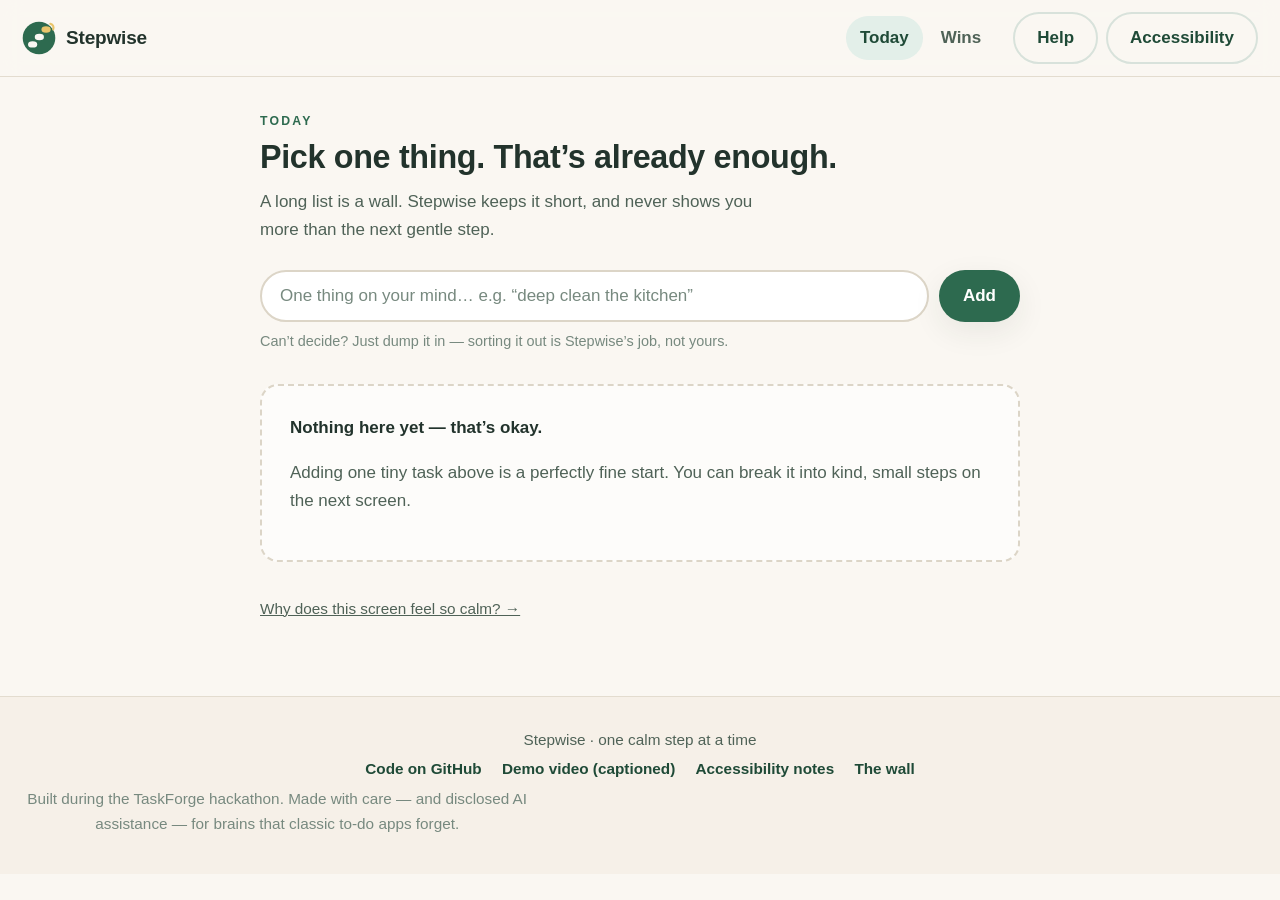
==== index.html @ 68d08b3c "Stepwise — one calm step at a time An accessibility-first task companion for ADHD & dyslexic brains." ====
<!doctype html>
<html lang="en">
<head>
<meta charset="utf-8">
<meta name="viewport" content="width=device-width, initial-scale=1">
<title>Stepwise — one calm step at a time</title>
<meta name="description" content="Stepwise is a calm, accessibility-first task companion. It turns overwhelming tasks into one gentle step at a time — designed with ADHD, dyslexia and screen-reader users in mind.">
<meta name="theme-color" content="#FAF7F2">
<link rel="manifest" href="manifest.webmanifest">
<link rel="icon" href="icons/icon.svg" type="image/svg+xml">
<link rel="apple-touch-icon" href="icons/apple-touch-icon.png">
<link rel="stylesheet" href="css/core.css">
<link rel="stylesheet" href="css/modes.css">
</head>
<body>
<a class="skip-link" href="#main">Skip to main content</a>
<div id="announcer" class="sr-only" role="status" aria-live="polite"></div>

<header class="app-header">
  <div class="brand">
    <svg class="logo" viewBox="0 0 48 48" aria-hidden="true" focusable="false">
      <circle cx="24" cy="24" r="23" class="logo-bg"/>
      <g class="logo-stones">
        <ellipse cx="15" cy="33" rx="6.5" ry="4.5"/>
        <ellipse cx="24.5" cy="22.5" rx="6.5" ry="4.5"/>
        <ellipse cx="34" cy="12" rx="6.5" ry="4.5" class="logo-stone-top"/>
      </g>
      <path d="M40 4 q6 2 4 8" class="logo-arc" fill="none"/>
    </svg>
    <a href="#today" class="brand-name">Stepwise</a>
  </div>
  <nav class="main-nav" aria-label="Primary">
    <a href="#today" data-nav="today">Today</a>
    <a href="#wins" data-nav="wins">Wins</a>
  </nav>
  <div class="header-actions">
    <button id="btnHelp" class="btn btn-ghost" aria-haspopup="dialog">Help</button>
    <button id="btnA11y" class="btn btn-ghost" aria-haspopup="dialog">Accessibility</button>
  </div>
</header>

<main id="main">

  <!-- ============ TODAY ============ -->
  <section id="view-today" class="view" aria-labelledby="today-h">
    <div class="view-inner">
      <p class="eyebrow">Today</p>
      <h1 id="today-h">Pick one thing. That’s already enough.</h1>
      <p class="view-sub">A long list is a wall. Stepwise keeps it short, and never shows you more than the next gentle step.</p>

      <form id="addForm" class="add-form">
        <label for="taskInput" class="sr-only">New task</label>
        <input id="taskInput" name="taskInput" type="text" autocomplete="off"
               placeholder="One thing on your mind… e.g. “deep clean the kitchen”" />
        <button type="submit" class="btn btn-primary">Add</button>
      </form>
      <p class="add-hint">Can’t decide? Just dump it in — sorting it out is Stepwise’s job, not yours.</p>

      <div id="todayEmpty" class="empty-state" hidden>
        <p class="empty-title">Nothing here yet — that’s okay.</p>
        <p>Adding one tiny task above is a perfectly fine start. You can break it into kind, small steps on the next screen.</p>
      </div>

      <ul id="taskList" class="task-list"></ul>
      <button id="btnShowAll" class="btn btn-ghost show-all" hidden>Show all</button>

      <p class="why-link"><a href="#chaos">Why does this screen feel so calm? →</a></p>
    </div>
  </section>

  <!-- ============ TASK DETAIL ============ -->
  <section id="view-task" class="view" aria-labelledby="task-h" hidden>
    <div class="view-inner">
      <a class="back-link" href="#today">← All tasks</a>
      <p class="eyebrow" id="taskEyebrow">Task</p>
      <h1 id="task-h">Deep clean the kitchen</h1>
      <p class="view-sub" id="taskMeta"></p>

      <div id="breakdownCta" class="cta-card" hidden>
        <p class="cta-title">Big tasks are just small steps wearing a trench coat.</p>
        <p class="cta-sub">Stepwise will split this into kind, concrete steps with gentle time estimates. You can edit every step afterwards — you stay in charge.</p>
        <button id="btnBreakdown" class="btn btn-primary btn-big">Break it down for me</button>
        <label class="check-row">
          <input type="checkbox" id="kindToggle" checked>
          <span>Kind time estimates <span class="check-note">— add a gentle buffer, because time blindness is real</span></span>
        </label>
      </div>

      <div id="sessionsWrap" hidden>
        <div id="sessionList"></div>
        <div class="task-tools">
          <button id="btnEditSteps" class="btn btn-ghost" aria-expanded="false" aria-controls="editWrap">Edit steps</button>
          <button id="btnRedo" class="btn btn-ghost">Break it down again</button>
          <button id="btnDelete" class="btn btn-danger-ghost">Delete this task</button>
        </div>
        <div id="editWrap" hidden>
          <label for="stepsEditor" class="edit-label">One step per line — <kbd>label</kbd> <kbd>|</kbd> <kbd>minutes</kbd></label>
          <textarea id="stepsEditor" rows="8" spellcheck="false"></textarea>
          <div class="edit-actions">
            <button id="btnSaveSteps" class="btn btn-primary">Save steps</button>
            <button id="btnCancelEdit" class="btn btn-ghost">Cancel</button>
          </div>
          <p class="edit-note">Break steps: write them like any step. Prefix the line with <kbd>break:</kbd> to mark a break.</p>
        </div>
      </div>
    </div>
  </section>

  <!-- ============ FOCUS ============ -->
  <section id="view-focus" class="view view-focus" aria-labelledby="focus-h" hidden>
    <div class="focus-top">
      <a id="focusBack" class="back-link" href="#today">← Task</a>
      <p id="focusWhere" class="focus-where"></p>
    </div>
    <div class="focus-stage">
      <p class="eyebrow" id="focusStepNo">Step 1 of 5</p>
      <h1 id="focus-h" class="focus-step-label">Put on music you like and set a 5-minute timer</h1>

      <div class="timer-block">
        <div class="timer-ring">
          <svg viewBox="0 0 220 220" aria-hidden="true" focusable="false">
            <circle class="ring-bg" cx="110" cy="110" r="96"/>
            <circle class="ring-fg" id="ringFg" cx="110" cy="110" r="96"/>
          </svg>
          <div class="timer-text" id="timerText">5:00</div>
        </div>
        <p class="timer-sub" id="timerSub">about 5 minutes</p>
        <p id="timerState" class="timer-state" role="status" aria-live="polite"></p>
      </div>

      <div class="focus-controls">
        <button id="btnDone" class="btn btn-primary btn-big">Done ✓</button>
        <button id="btnTimer" class="btn btn-ghost">Start timer</button>
        <button id="btnExtend" class="btn btn-ghost" hidden>+5 kind minutes</button>
      </div>
      <div class="focus-skip">
        <button id="btnSkip" class="linklike">Skip this step →</button>
        <p class="skip-note">Skipping isn’t failing. Momentum matters more than perfection.</p>
      </div>

      <details class="peek">
        <summary>Peek at the remaining steps</summary>
        <ol id="peekList" class="peek-list"></ol>
      </details>
    </div>

    <div id="celebrate" class="celebrate" hidden>
      <div id="confettiHost" class="confetti-host" aria-hidden="true"></div>
      <p class="celebrate-title" id="celebrateTitle">That’s a win. 🌱</p>
      <p class="celebrate-sub" id="celebrateSub">Take one breath before the next one. No rush.</p>
      <div class="celebrate-actions">
        <button id="btnNextStep" class="btn btn-primary btn-big">Next step →</button>
        <button id="btnFinishSession" class="btn btn-ghost">Back to the task</button>
      </div>
    </div>
  </section>

  <!-- ============ WINS ============ -->
  <section id="view-wins" class="view" aria-labelledby="wins-h" hidden>
    <div class="view-inner">
      <p class="eyebrow">Your wins</p>
      <h1 id="wins-h">Every checked box counts.</h1>
      <p class="view-sub">Especially the small ones. This is the trail your finished steps leave behind.</p>

      <div class="stats-row">
        <div class="stat-card"><span class="stat-num" id="statToday">0</span><span class="stat-label">steps today</span></div>
        <div class="stat-card"><span class="stat-num" id="statWeek">0</span><span class="stat-label">this week</span></div>
        <div class="stat-card"><span class="stat-num" id="statStreak">0</span><span class="stat-label">day streak</span></div>
      </div>

      <h2 class="trail-h">The trail</h2>
      <div class="trail-wrap">
        <svg id="trailSvg" viewBox="0 0 820 240" role="img" aria-labelledby="trailDesc">
          <title id="trailDesc">A winding path that lights up with one stone per finished step</title>
        </svg>
        <p id="trailNote" class="trail-note"></p>
      </div>

      <h2 class="latest-h">Latest wins</h2>
      <ul id="recentList" class="recent-list"></ul>
      <p id="recentEmpty" class="empty-state" hidden>No wins yet. Your first one is one small step away.</p>

      <div class="data-card">
        <h2 class="data-h">Your data, your device</h2>
        <p class="data-sub">Stepwise stores everything locally in your browser. No accounts, no clouds, no spying.</p>
        <div class="data-actions">
          <button id="btnExport" class="btn btn-ghost">Export JSON</button>
          <label class="btn btn-ghost file-btn">Import JSON<input type="file" id="fileImport" accept="application/json"></label>
          <button id="btnSeed" class="btn btn-ghost">Load sample data</button>
          <button id="btnErase" class="btn btn-danger-ghost">Erase everything</button>
        </div>
      </div>
    </div>
  </section>

  <!-- ============ CHAOS (the "before") ============ -->
  <section id="view-chaos" class="view view-chaos" aria-labelledby="chaos-h" hidden>
    <div class="view-inner">
      <p class="eyebrow">The wall</p>
      <h1 id="chaos-h">This is how a normal to-do list can feel.</h1>
      <p class="view-sub">For an ADHD, dyslexic or anxious brain, “one task” is rarely one task — and a wall of items stops being a plan and becomes a verdict.</p>
      <div class="chaos-box" aria-hidden="true">
        <p class="sr-only">Illustration: an overcrowded to-do list with 26 items, tiny controls, overdue badges and no sense of order.</p>
        <ul class="chaos-list">
          <li class="od">Clean the kitchen <span>overdue 3d</span></li>
          <li>Email Prof. Reyes about thesis draft</li>
          <li class="od">Laundry <span>overdue 5d</span></li>
          <li>Buy birthday gift for Mom !!</li>
          <li>Read 40 pages & take notes</li>
          <li>Call dentist — reschedule</li>
          <li class="od">Finish scholarship form <span>due tomorrow</span></li>
          <li>Meal prep???</li>
          <li>Fix bike tire</li>
          <li>Reply to 12 emails</li>
          <li class="od">Term paper outline <span>overdue 1w</span></li>
          <li>Buy groceries (list?? where)</li>
          <li>Water the plants</li>
          <li>Cancel subscription</li>
          <li class="od">Return library books <span>fine +$6</span></li>
          <li>Practice presentation</li>
          <li>Backup laptop</li>
          <li>Organize photos</li>
          <li class="od">Study for stats midterm <span>in 3 days</span></li>
          <li>Print handout for meeting</li>
          <li>Fix resume</li>
          <li class="od">Register for next term <span>opens today</span></li>
          <li>Call grandma</li>
          <li>Deep clean the kitchen</li>
          <li>Sort the laundry into the right piles and then…</li>
          <li>Figure out life??? <span>overdue always</span></li>
        </ul>
      </div>
      <div class="chaos-cta">
        <p class="cta-title">Stepwise refuses to show you this wall.</p>
        <p class="cta-sub">It breaks the wall into pebbles, hands you exactly one pebble at a time, and keeps the rest politely out of sight.</p>
        <a class="btn btn-primary btn-big" href="#today">Try the calm version →</a>
      </div>
    </div>
  </section>

</main>

<footer class="app-footer">
  <p>Stepwise · one calm step at a time</p>
  <p class="footer-links">
    <a href="https://github.com/43aquarius/stepwise" target="_blank" rel="noopener">Code on GitHub</a>
    <a href="demo.html" >Demo video (captioned)</a>
    <a href="https://github.com/43aquarius/stepwise/blob/main/docs/ACCESSIBILITY.md" target="_blank" rel="noopener">Accessibility notes</a>
    <a href="#chaos">The wall</a>
  </p>
  <p class="footer-note">Built during the TaskForge hackathon. Made with care — and disclosed AI assistance — for brains that classic to-do apps forget.</p>
</footer>

<!-- ============ DIALOGS ============ -->
<dialog id="a11yPanel" aria-labelledby="a11yTitle" class="panel">
  <form method="dialog">
    <h2 id="a11yTitle">Make Stepwise yours</h2>
    <p class="panel-sub">Everything here applies instantly and stays on this device.</p>

    <fieldset>
      <legend>Text size</legend>
      <div class="size-row" role="radiogroup" aria-label="Text size">
        <label><input type="radio" name="size" value="S"> <span>S</span></label>
        <label><input type="radio" name="size" value="M" checked> <span>M</span></label>
        <label><input type="radio" name="size" value="L"> <span>L</span></label>
        <label><input type="radio" name="size" value="XL"> <span>XL</span></label>
        <label><input type="radio" name="size" value="XXL"> <span>XXL</span></label>
      </div>
    </fieldset>

    <div class="switch-list">
      <label class="switch-row">
        <input type="checkbox" id="optContrast">
        <span class="switch" aria-hidden="true"></span>
        <span class="switch-label">High contrast
          <small>Bold black &amp; white with golden focus</small></span>
      </label>
      <label class="switch-row">
        <input type="checkbox" id="optDyslexia">
        <span class="switch" aria-hidden="true"></span>
        <span class="switch-label">Dyslexia-friendly text
          <small>Round letters, wide spacing, calm rhythm</small></span>
      </label>
      <label class="switch-row">
        <input type="checkbox" id="optMotion">
        <span class="switch" aria-hidden="true"></span>
        <span class="switch-label">Reduce motion
          <small>No confetti, no pulses — just calm</small></span>
      </label>
      <label class="switch-row">
        <input type="checkbox" id="optSound" checked>
        <span class="switch" aria-hidden="true"></span>
        <span class="switch-label">Gentle timer sounds
          <small>A soft chime when a step’s time is up</small></span>
      </label>
      <label class="switch-row">
        <input type="checkbox" id="optKind" checked>
        <span class="switch" aria-hidden="true"></span>
        <span class="switch-label">Kind time estimates
          <small>~35% buffer on every estimate — time blindness is real</small></span>
      </label>
    </div>
    <button class="btn btn-primary" value="ok">Done</button>
  </form>
</dialog>

<dialog id="helpDialog" aria-labelledby="helpTitle" class="panel">
  <h2 id="helpTitle">Little helpers</h2>
  <p class="panel-sub">Stepwise works fully with keyboard and screen readers.</p>
  <table class="kbd-table">
    <caption class="sr-only">Keyboard shortcuts</caption>
    <tbody>
      <tr><th scope="row"><kbd>N</kbd></th><td>Jump to “add a task”</td></tr>
      <tr><th scope="row"><kbd>T</kbd> / <kbd>W</kbd></th><td>Go to Today / Wins</td></tr>
      <tr><th scope="row"><kbd>Space</kbd></th><td>In focus mode: start / pause the timer</td></tr>
      <tr><th scope="row"><kbd>Esc</kbd></th><td>Close a panel, or leave focus mode</td></tr>
      <tr><th scope="row"><kbd>?</kbd></th><td>Open this help</td></tr>
    </tbody>
  </table>
  <p class="panel-note">The timer always shows time as text too — never color alone. The ring is just a quiet glow.</p>
  <button class="btn btn-primary" value="ok">Got it</button>
</dialog>

<dialog id="confirmDialog" aria-labelledby="confirmTitle" class="panel panel-compact">
  <h2 id="confirmTitle">Are you sure?</h2>
  <p id="confirmText" class="panel-sub"></p>
  <div class="confirm-actions">
    <button id="confirmCancel" class="btn btn-ghost" value="cancel">Cancel</button>
    <button id="confirmOk" class="btn btn-danger">Yes, do it</button>
  </div>
</dialog>

<noscript>
  <p class="noscript-note">Stepwise needs JavaScript to store your steps on this device. Everything stays local — but the calm part needs the script part.</p>
</noscript>

<script type="module" src="js/app.js"></script>
</body>
</html>
---- css/core.css ----
/* ============================================================
   Stepwise — core.css
   Design tokens, base, layout, Today & Task views
   ============================================================ */

:root {
  --bg: #FAF7F2;
  --bg-soft: #F3EDE3;
  --card: #FFFFFF;
  --ink: #22332C;
  --ink-soft: #4F6257;
  --ink-faint: #77897F;
  --brand: #2D6A4F;
  --brand-deep: #1F4A37;
  --brand-soft: #E3EFE9;
  --accent: #E9C46A;
  --accent-soft: #FBF1DA;
  --accent-ink: #6B5300;
  --danger: #9C3A2E;
  --danger-soft: #F9ECEA;
  --ring-track: #E7E0D4;
  --focus-ring: #2D6A4F;
  --shadow: 0 10px 30px rgba(34, 51, 44, .08);
  --radius: 18px;
  --radius-s: 12px;
  --line: 1px solid #E3DCCF;
  --font: -apple-system, BlinkMacSystemFont, "Segoe UI", Roboto, "Helvetica Neue", Arial, sans-serif;
  --step: 17px;
}

/* Text sizes */
:root.sz-S { --step: 15px; }
:root.sz-M { --step: 17px; }
:root.sz-L { --step: 19px; }
:root.sz-XL { --step: 22px; }
:root.sz-XXL { --step: 26px; }

* { box-sizing: border-box; }

/* the honest version of hidden — author rules like .btn{display:inline-flex}
   must never beat it (UA [hidden] loses to any author rule otherwise) */
[hidden] { display: none !important; }

html { scroll-behavior: smooth; }
html.less-motion { scroll-behavior: auto; }

body {
  margin: 0;
  background: var(--bg);
  color: var(--ink);
  font-family: var(--font);
  font-size: var(--step);
  line-height: 1.65;
  min-height: 100vh;
  display: flex;
  flex-direction: column;
}

/* ---------- utilities ---------- */
.sr-only {
  position: absolute; width: 1px; height: 1px; margin: -1px;
  padding: 0; border: 0; overflow: hidden; clip: rect(0 0 0 0); white-space: nowrap;
}

.skip-link {
  position: absolute; left: 16px; top: -60px;
  background: var(--brand); color: #fff; padding: 10px 18px;
  border-radius: 0 0 12px 12px; z-index: 100; text-decoration: none;
  transition: top .2s;
}
.skip-link:focus { top: 0; }

:where(a, button, input, textarea, summary, [tabindex]):focus-visible {
  outline: 3px solid var(--focus-ring);
  outline-offset: 3px;
  border-radius: 6px;
}

:focus:not(:focus-visible) { outline: none; }

.eyebrow {
  text-transform: uppercase; letter-spacing: .18em;
  font-size: .72em; font-weight: 700; color: var(--brand);
  margin: 0 0 6px;
}

h1 { font-size: 1.9em; line-height: 1.25; margin: 0 0 10px; letter-spacing: -.01em; }
h2 { font-size: 1.25em; margin: 34px 0 12px; }
.view-sub { color: var(--ink-soft); margin: 0 0 26px; max-width: 56ch; }
kbd {
  font-family: inherit; border: 1px solid var(--ink-faint); border-bottom-width: 2px;
  border-radius: 6px; padding: 0 .45em; background: var(--card); font-size: .9em;
}

/* ---------- header ---------- */
.app-header {
  position: sticky; top: 0; z-index: 40;
  display: flex; align-items: center; gap: 18px;
  padding: 12px 22px;
  background: color-mix(in srgb, var(--bg) 88%, transparent);
  backdrop-filter: blur(10px);
  border-bottom: var(--line);
}
.brand { display: flex; align-items: center; gap: 10px; margin-right: auto; }
.logo { width: 34px; height: 34px; }
.logo-bg { fill: var(--brand); }
.logo-stones ellipse { fill: #FAF7F2; }
.logo-stone-top { fill: var(--accent) !important; }
.logo-arc { stroke: var(--accent); stroke-width: 3; stroke-linecap: round; }
.brand-name {
  font-weight: 800; font-size: 1.12em; color: var(--ink);
  text-decoration: none; letter-spacing: -.01em;
}
.main-nav { display: flex; gap: 4px; }
.main-nav a {
  color: var(--ink-soft); text-decoration: none; font-weight: 600;
  padding: 8px 14px; border-radius: 999px;
}
.main-nav a:hover { background: var(--bg-soft); color: var(--ink); }
.main-nav a[aria-current="page"] { background: var(--brand-soft); color: var(--brand-deep); }
.header-actions { display: flex; gap: 8px; }

/* ---------- buttons ---------- */
.btn {
  font: inherit; font-weight: 700;
  min-height: 48px; padding: 10px 22px;
  border-radius: 999px; border: 2px solid transparent;
  cursor: pointer; text-decoration: none; display: inline-flex;
  align-items: center; justify-content: center; gap: 8px;
  transition: transform .15s, background .15s, box-shadow .15s;
}
.btn:active { transform: scale(.97); }
.btn-primary { background: var(--brand); color: #fff; box-shadow: var(--shadow); }
.btn-primary:hover { background: var(--brand-deep); }
.btn-ghost {
  background: transparent; color: var(--brand-deep);
  border-color: #D8E2DB;
}
.btn-ghost:hover { background: var(--brand-soft); border-color: var(--brand); }
.btn-danger { background: var(--danger); color: #fff; }
.btn-danger:hover { background: #7E2E24; }
.btn-danger-ghost { background: transparent; color: var(--danger); border-color: #EBD4CF; }
.btn-danger-ghost:hover { background: var(--danger-soft); border-color: var(--danger); }
.btn-big { font-size: 1.15em; padding: 14px 30px; }
.linklike {
  background: none; border: none; padding: 6px 4px; cursor: pointer;
  color: var(--brand-deep); font: inherit; font-weight: 700;
  text-decoration: underline; text-decoration-color: var(--accent); text-underline-offset: 4px;
}
.linklike:hover { text-decoration-thickness: 3px; }

/* ---------- views ---------- */
.view { flex: 1; padding: 34px 22px 60px; }
.view-inner { max-width: 760px; margin: 0 auto; }
.view[hidden] { display: none; }
.back-link {
  display: inline-block; color: var(--ink-soft); text-decoration: none;
  font-weight: 700; margin-bottom: 18px; padding: 6px 10px 6px 0;
}
.back-link:hover { color: var(--brand-deep); }

/* ---------- today view ---------- */
.add-form {
  display: flex; gap: 10px; margin: 6px 0 8px;
}
.add-form input {
  flex: 1; font: inherit; min-height: 48px;
  padding: 10px 18px; border-radius: 999px;
  border: 2px solid #DCD5C7; background: var(--card); color: var(--ink);
}
.add-form input::placeholder { color: var(--ink-faint); }
.add-form input:hover { border-color: #C4BCAB; }
.add-hint { color: var(--ink-faint); font-size: .85em; margin: 2px 0 30px; }

.task-list { list-style: none; margin: 0; padding: 0; display: grid; gap: 14px; }
.task-card {
  background: var(--card); border: var(--line); border-radius: var(--radius);
  padding: 18px 20px; box-shadow: 0 2px 10px rgba(34,51,44,.04);
  display: flex; flex-wrap: wrap; align-items: center; gap: 8px 16px;
  transition: transform .15s, box-shadow .15s;
}
.task-card:hover { transform: translateY(-2px); box-shadow: var(--shadow); }
.task-main { flex: 1 1 240px; min-width: 0; }
.task-title { font-weight: 800; font-size: 1.05em; margin: 0; }
.task-flags { margin: 4px 0 0; padding: 0; list-style: none; display: flex; flex-wrap: wrap; gap: 6px 14px; color: var(--ink-soft); font-size: .85em; }
.task-flags .flag-done { color: var(--brand); font-weight: 700; }
.task-flags .flag-next { color: var(--accent-ink); font-weight: 700; }
.chip {
  display: inline-block; background: var(--accent-soft); color: var(--accent-ink);
  border-radius: 999px; padding: 1px 12px; font-weight: 700; font-size: .85em;
}
.chip.progress { background: var(--brand-soft); color: var(--brand-deep); }
.task-open {
  min-height: 44px; padding: 8px 20px;
}

.empty-state {
  border: 2px dashed #DCD5C7; border-radius: var(--radius);
  padding: 28px; color: var(--ink-soft); background: color-mix(in srgb, var(--card) 60%, transparent);
}
.empty-title { font-weight: 800; color: var(--ink); margin: 0 0 6px; }
.show-all { margin: 18px auto 0; display: block; }
.why-link { margin-top: 34px; font-size: .9em; }
.why-link a { color: var(--ink-soft); }
.why-link a:hover { color: var(--brand-deep); }

/* ---------- task view ---------- */
.cta-card {
  background: linear-gradient(160deg, var(--card), var(--brand-soft));
  border: var(--line); border-radius: var(--radius);
  padding: 30px; box-shadow: var(--shadow); text-align: center;
}
.cta-title { font-size: 1.25em; font-weight: 800; margin: 0 0 10px; }
.cta-sub { color: var(--ink-soft); margin: 0 auto 22px; max-width: 46ch; }
.cta-card .btn { display: block; margin: 0 auto 18px; }
.check-row {
  display: flex; gap: 10px; align-items: baseline; justify-content: center;
  color: var(--ink-soft); font-size: .9em; cursor: pointer;
}
.check-row input { width: 18px; height: 18px; accent-color: var(--brand); }
.check-note { color: var(--ink-faint); }

.session-card {
  background: var(--card); border: var(--line); border-radius: var(--radius);
  padding: 22px 22px 18px; margin-bottom: 18px; box-shadow: 0 2px 10px rgba(34,51,44,.04);
}
.session-head { display: flex; flex-wrap: wrap; gap: 6px 14px; align-items: baseline; margin-bottom: 14px; }
.session-name { font-weight: 800; font-size: 1.05em; }
.session-meta { color: var(--ink-soft); font-size: .9em; }
.step-list { list-style: none; margin: 0 0 16px; padding: 0; display: grid; gap: 8px; }
.step-row {
  display: flex; align-items: center; gap: 14px; width: 100%;
  text-align: left; font: inherit; color: inherit; cursor: pointer;
  background: var(--bg); border: 2px solid transparent; border-radius: var(--radius-s);
  padding: 12px 16px; min-height: 56px;
  transition: background .15s, border-color .15s;
}
.step-row:hover { background: var(--bg-soft); border-color: #E0D9CA; }
.step-check {
  width: 30px; height: 30px; flex: 0 0 30px; border-radius: 10px;
  border: 2.5px solid #C9C2B2; background: var(--card);
  display: grid; place-items: center; color: transparent; font-size: 16px; font-weight: 900;
}
.step-row[aria-pressed="true"] .step-check {
  background: var(--brand); border-color: var(--brand); color: #fff;
}
.step-row[aria-pressed="true"] .step-label { color: var(--ink-faint); text-decoration: line-through 2px var(--ink-faint); text-decoration-skip-ink: none; }
.step-label { flex: 1; font-weight: 600; }
.step-min { color: var(--ink-soft); font-size: .85em; white-space: nowrap; }
.step-row.is-break { background: var(--accent-soft); }
.step-row.is-break .step-min { color: var(--accent-ink); font-weight: 700; }
.break-tag {
  font-size: .72em; letter-spacing: .12em; text-transform: uppercase;
  color: var(--accent-ink); font-weight: 800; margin-right: 6px;
}
.session-start { width: 100%; }
.session-done-note { text-align: center; color: var(--brand); font-weight: 700; padding: 6px; }

.task-tools { display: flex; flex-wrap: wrap; gap: 10px; margin-top: 26px; }
.edit-label { display: block; margin: 18px 0 8px; color: var(--ink-soft); font-weight: 600; }
#stepsEditor {
  width: 100%; font: inherit; font-family: ui-monospace, "Cascadia Mono", Menlo, Consolas, monospace;
  font-size: .95em; line-height: 1.8; padding: 16px; border-radius: var(--radius-s);
  border: 2px solid #DCD5C7; background: var(--card); color: var(--ink);
}
.edit-actions { display: flex; gap: 10px; margin-top: 12px; }
.edit-note { color: var(--ink-faint); font-size: .85em; margin-top: 12px; }

/* ---------- footer ---------- */
.app-footer {
  border-top: var(--line); padding: 26px 22px 34px; text-align: center;
  color: var(--ink-soft); font-size: .9em; background: color-mix(in srgb, var(--bg-soft) 60%, transparent);
}
.app-footer p { margin: 4px 0; }
.footer-links a { color: var(--brand-deep); font-weight: 700; text-decoration: none; margin: 0 8px; }
.footer-links a:hover { text-decoration: underline; }
.footer-note { color: var(--ink-faint); max-width: 60ch; margin: 10px auto 0; }
.noscript-note { padding: 20px; text-align: center; background: var(--danger-soft); color: var(--danger); font-weight: 700; }
---- css/modes.css ----
/* ============================================================
   Stepwise — modes.css
   Focus view, Wins view, Chaos view, dialogs,
   and the accessibility modes (dyslexia / contrast / motion)
   ============================================================ */

/* ---------- FOCUS VIEW ---------- */
.view-focus {
  display: flex; flex-direction: column; align-items: center;
  padding-top: 18px;
}
.focus-top {
  width: 100%; max-width: 860px;
  display: flex; flex-wrap: wrap; gap: 4px 18px; align-items: baseline;
  justify-content: space-between; margin-bottom: 8px;
}
.focus-where { color: var(--ink-soft); font-weight: 600; margin: 0; }
.focus-stage {
  width: 100%; max-width: 860px; text-align: center;
  background: radial-gradient(120% 90% at 50% 0%, var(--card) 40%, var(--bg));
  border: var(--line); border-radius: 26px;
  padding: 34px 26px 30px; box-shadow: var(--shadow);
}
.focus-step-label {
  font-size: clamp(1.5rem, 4.2vw, 2.6rem);
  line-height: 1.3; margin: 4px auto 26px; max-width: 22ch;
  font-weight: 800;
}

.timer-block { display: flex; flex-direction: column; align-items: center; gap: 6px; margin-bottom: 10px; }
.timer-ring { position: relative; width: 190px; height: 190px; }
.timer-ring svg { width: 100%; height: 100%; transform: rotate(-90deg); }
.ring-bg { fill: none; stroke: var(--ring-track); stroke-width: 13; }
.ring-fg {
  fill: none; stroke: var(--brand); stroke-width: 13; stroke-linecap: round;
  transition: stroke-dashoffset .3s linear, stroke .5s;
}
.ring-fg.low { stroke: #C77D1E; }
.timer-text {
  position: absolute; inset: 0; display: grid; place-items: center;
  font-size: 2.5rem; font-weight: 800; font-variant-numeric: tabular-nums;
  letter-spacing: .02em;
}
.timer-sub { color: var(--ink-soft); margin: 0; }
.timer-state { min-height: 1.6em; margin: 0; color: var(--accent-ink); font-weight: 700; font-size: .92em; }

.focus-controls {
  display: flex; flex-wrap: wrap; gap: 12px; justify-content: center; margin: 18px 0 6px;
}
.focus-skip { margin: 4px 0 0; }
.skip-note { color: var(--ink-faint); font-size: .85em; margin: 6px 0 0; }

.peek { margin-top: 22px; text-align: left; }
.peek summary {
  cursor: pointer; color: var(--ink-soft); font-weight: 700;
  padding: 10px; border-radius: 10px; display: inline-block;
}
.peek summary:hover { background: var(--bg-soft); color: var(--ink); }
.peek-list { margin: 10px 0 0; padding-left: 0; list-style: none; display: grid; gap: 6px; }
.peek-list li {
  background: var(--bg); border-radius: 10px; padding: 10px 14px;
  color: var(--ink-soft); display: flex; justify-content: space-between; gap: 14px;
}
.peek-list li.done { text-decoration: line-through; color: var(--ink-faint); }
.peek-list .pk-min { white-space: nowrap; font-size: .85em; }

/* celebration */
.celebrate {
  width: 100%; max-width: 860px; text-align: center; position: relative;
  background: linear-gradient(170deg, var(--brand-soft), var(--card) 60%);
  border: 2px solid var(--brand); border-radius: 26px;
  padding: 40px 26px; box-shadow: var(--shadow);
}
.celebrate-title { font-size: 1.8rem; font-weight: 800; margin: 0 0 8px; }
.celebrate-sub { color: var(--ink-soft); margin: 0 0 24px; }
.celebrate-actions { display: flex; flex-wrap: wrap; gap: 12px; justify-content: center; }
.confetti-host { position: absolute; inset: 0; overflow: hidden; border-radius: inherit; pointer-events: none; }
.confetti-host i {
  position: absolute; width: 10px; height: 14px; top: -20px;
  border-radius: 3px; opacity: 0;
  animation: drop 1.9s ease-in forwards;
}
@keyframes drop {
  0% { opacity: 0; transform: translateY(-20px) rotate(0deg); }
  8% { opacity: 1; }
  100% { opacity: 0; transform: translateY(430px) rotate(340deg); }
}
html.less-motion .confetti-host i { animation: none; opacity: 0; }

/* ---------- WINS VIEW ---------- */
.stats-row { display: grid; grid-template-columns: repeat(3, 1fr); gap: 14px; margin: 8px 0 10px; }
.stat-card {
  background: var(--card); border: var(--line); border-radius: var(--radius);
  padding: 18px; text-align: center; box-shadow: 0 2px 10px rgba(34,51,44,.04);
}
.stat-num { display: block; font-size: 2.3rem; font-weight: 800; color: var(--brand); line-height: 1.1; font-variant-numeric: tabular-nums; }
.stat-label { color: var(--ink-soft); font-size: .9em; }

.trail-h, .latest-h { margin-top: 30px; }
.trail-wrap {
  background: var(--card); border: var(--line); border-radius: var(--radius);
  padding: 10px 18px 18px; box-shadow: 0 2px 10px rgba(34,51,44,.04);
}
.trail-note { color: var(--ink-soft); text-align: center; margin: 6px 0 0; font-size: .9em; }
#trailSvg { width: 100%; height: auto; display: block; }
.trail-path { fill: none; stroke: var(--ring-track); stroke-width: 5; stroke-dasharray: 2 14; stroke-linecap: round; }
.trail-stone { fill: var(--brand); }
.trail-stone:focus-visible { outline: 3px solid var(--focus-ring); outline-offset: 4px; }
.trail-lantern-glow { fill: url(#lanternGlow); }
.stone-new { animation: pop .6s ease-out; transform-box: fill-box; transform-origin: center; }
@keyframes pop { 0% { transform: scale(.2); opacity: 0; } 70% { transform: scale(1.25); } 100% { transform: scale(1); opacity: 1; } }
html.less-motion .stone-new { animation: none; }

.recent-list { list-style: none; margin: 0; padding: 0; display: grid; gap: 8px; }
.recent-list li {
  background: var(--card); border: var(--line); border-radius: var(--radius-s);
  padding: 12px 16px; display: flex; flex-wrap: wrap; gap: 4px 14px; align-items: baseline;
}
.recent-what { font-weight: 700; flex: 1; }
.recent-when { color: var(--ink-faint); font-size: .85em; white-space: nowrap; }
.recent-task { color: var(--ink-soft); font-size: .85em; width: 100%; }

.data-card {
  margin-top: 34px; background: var(--bg-soft); border: var(--line);
  border-radius: var(--radius); padding: 24px;
}
.data-h { margin: 0 0 6px; }
.data-sub { color: var(--ink-soft); margin: 0 0 16px; }
.data-actions { display: flex; flex-wrap: wrap; gap: 10px; }
.file-btn { position: relative; overflow: hidden; }
.file-btn input { position: absolute; inset: 0; opacity: 0; cursor: pointer; font-size: 400px; }

/* ---------- CHAOS VIEW ---------- */
.view-chaos .view-sub { max-width: 58ch; }
.chaos-box {
  background: #F2F2EF; border: 1px solid #D8D8D2; border-radius: 14px;
  padding: 18px; overflow: auto; max-height: 420px;
  box-shadow: inset 0 2px 12px rgba(0,0,0,.06);
}
.chaos-list {
  list-style: none; margin: 0; padding: 0;
  font-size: .78rem; line-height: 1.5; color: #3d3d3a;
  font-family: Verdana, Arial, sans-serif;
}
.chaos-list li {
  padding: 5px 8px; border-bottom: 1px solid #E3E3DC;
  display: flex; gap: 8px; align-items: baseline; justify-content: space-between;
}
.chaos-list li:nth-child(odd) { background: #FAFAF7; }
.chaos-list .od { color: #A33; font-weight: 700; }
.chaos-list span {
  font-size: .68rem; white-space: nowrap; background: #F7D7D3;
  color: #933; padding: 0 6px; border-radius: 999px;
}
.chaos-cta { margin-top: 28px; text-align: center; }

/* ---------- DIALOGS ---------- */
dialog.panel {
  border: none; border-radius: 22px; padding: 0;
  box-shadow: 0 24px 70px rgba(20, 33, 28, .35);
  background: var(--card); color: var(--ink);
  width: min(94vw, 560px);
}
dialog.panel::backdrop { background: rgba(30, 42, 36, .45); backdrop-filter: blur(3px); }
dialog.panel form, .panel-body { padding: 26px 28px 24px; }
.panel h2 { margin: 0 0 6px; font-size: 1.4rem; }
.panel-sub { color: var(--ink-soft); margin: 0 0 20px; }
.panel fieldset { border: none; margin: 0 0 18px; padding: 0; }
.panel legend { font-weight: 800; margin-bottom: 10px; font-size: .95em; }
.size-row { display: flex; gap: 8px; flex-wrap: wrap; }
.size-row label { display: flex; }
.size-row input { position: absolute; opacity: 0; width: 1px; height: 1px; }
.size-row span {
  width: 52px; height: 44px; display: grid; place-items: center;
  border: 2px solid #D8E2DB; border-radius: 12px; font-weight: 800;
  cursor: pointer; transition: all .15s;
}
.size-row input:checked + span { background: var(--brand); border-color: var(--brand); color: #fff; }
.size-row input:focus-visible + span { outline: 3px solid var(--focus-ring); outline-offset: 3px; }

.switch-list { display: grid; gap: 14px; margin-bottom: 20px; }
.switch-row { display: flex; gap: 14px; align-items: flex-start; cursor: pointer; }
.switch-row input { position: absolute; opacity: 0; width: 1px; height: 1px; }
.switch {
  flex: 0 0 46px; height: 28px; border-radius: 999px; background: #D9D3C6;
  position: relative; margin-top: 3px; transition: background .2s;
}
.switch::after {
  content: ""; position: absolute; top: 3px; left: 4px;
  width: 22px; height: 22px; border-radius: 50%; background: #fff;
  box-shadow: 0 2px 6px rgba(0,0,0,.25); transition: left .2s;
}
input:checked + .switch { background: var(--brand); }
input:checked + .switch::after { left: 20px; }
input:focus-visible + .switch { outline: 3px solid var(--focus-ring); outline-offset: 3px; }
.switch-label { font-weight: 700; }
.switch-label small { display: block; color: var(--ink-faint); font-weight: 500; font-size: .82em; }

.kbd-table { width: 100%; border-collapse: collapse; margin-bottom: 16px; }
.kbd-table th { text-align: left; padding: 6px 10px 6px 0; white-space: nowrap; }
.kbd-table td { padding: 6px 0; color: var(--ink-soft); }
.panel-note { color: var(--ink-faint); font-size: .88em; margin: 0 0 18px; }
.panel-compact { width: min(94vw, 430px); }
.confirm-actions { display: flex; gap: 10px; justify-content: flex-end; }

/* ============================================================
   MODE: high contrast
   ============================================================ */
body.hc {
  --bg: #000000; --bg-soft: #101010; --card: #0C0C0C;
  --ink: #FFFFFF; --ink-soft: #E6E6E6; --ink-faint: #CFCFCF;
  --brand: #4FBE8F; --brand-deep: #6FD5AA; --brand-soft: #052E1F;
  --accent: #FFD166; --accent-soft: #332B00; --accent-ink: #FFD166;
  --danger: #FF8A7A; --danger-soft: #33110D;
  --ring-track: #3A3A3A; --focus-ring: #FFD166;
  --line: 2px solid #FFFFFF;
  --shadow: none;
}
body.hc .app-header { background: #000; border-bottom: var(--line); }
body.hc .add-form input, body.hc #stepsEditor { background: #000; border-color: #fff; }
body.hc .task-card, body.hc .session-card, body.hc .stat-card,
body.hc .trail-wrap, body.hc dialog.panel { background: #000; }
body.hc .step-row { background: #101010; }
body.hc .step-row.is-break { background: #221B00; }
body.hc .ring-fg { stroke: #6FD5AA; }
body.hc .ring-fg.low { stroke: #FFD166; }
body.hc .ring-bg { stroke: #3A3A3A; }
body.hc .btn-primary { background: #FFD166; color: #000; box-shadow: none; }
body.hc .btn-primary:hover { background: #FFE290; }
body.hc .btn-ghost { border-color: #fff; color: #fff; }
body.hc .btn-ghost:hover { background: #1A1A1A; }
body.hc .logo-stones ellipse { fill: #000; }
body.hc .chaos-box { background: #0A0A0A; border-color: #fff; }
body.hc .celebrate { background: #000; }
body.hc .confetti-host i { background: #FFD166; }
body.hc .empty-state { border-color: #fff; }

/* ============================================================
   MODE: dyslexia-friendly
   ============================================================ */
body.dy {
  --font: Verdana, "Trebuchet MS", "Segoe UI", Tahoma, sans-serif;
  background: #FCF9F1;
  letter-spacing: .08em;
}
body.dy { word-spacing: .16em; }
body.dy p, body.dy li, body.dy label, body.dy .step-label, body.dy .task-title,
body.dy h1, body.dy h2, body.dy .focus-step-label, body.dy .cta-title {
  line-height: 1.9;
}
body.dy .view-sub, body.dy .step-min, body.dy .panel-sub { letter-spacing: .05em; }
body.dy .add-form input, body.dy #stepsEditor, body.dy .task-card { letter-spacing: .06em; }
body.dy kbd { letter-spacing: 0; }
body.dy .eyebrow { letter-spacing: .22em; }
body.dy .focus-stage { background: #FCF9F1; }
body.dy .timer-text { letter-spacing: .06em; }

/* ============================================================
   MODE: reduced motion (manual or OS)
   ============================================================ */
html.less-motion *, html.less-motion *::before, html.less-motion *::after {
  animation-duration: .001s !important;
  animation-iteration-count: 1 !important;
  transition-duration: .001s !important;
}
@media (prefers-reduced-motion: reduce) {
  *, *::before, *::after {
    animation-duration: .001s !important;
    animation-iteration-count: 1 !important;
    transition-duration: .001s !important;
  }
  html { scroll-behavior: auto; }
}

/* ---------- responsive ---------- */
@media (max-width: 640px) {
  .app-header { flex-wrap: wrap; gap: 8px 10px; padding: 10px 16px; }
  .main-nav { order: 3; width: 100%; justify-content: center; }
  .header-actions { margin-left: auto; }
  .view { padding: 22px 16px 50px; }
  .add-form { flex-direction: column; }
  .stats-row { grid-template-columns: 1fr; }
  .focus-stage { padding: 24px 16px; }
  .task-tools { flex-direction: column; align-items: stretch; }
  .data-actions { flex-direction: column; align-items: stretch; }
  .file-btn input { font-size: 200px; }
}
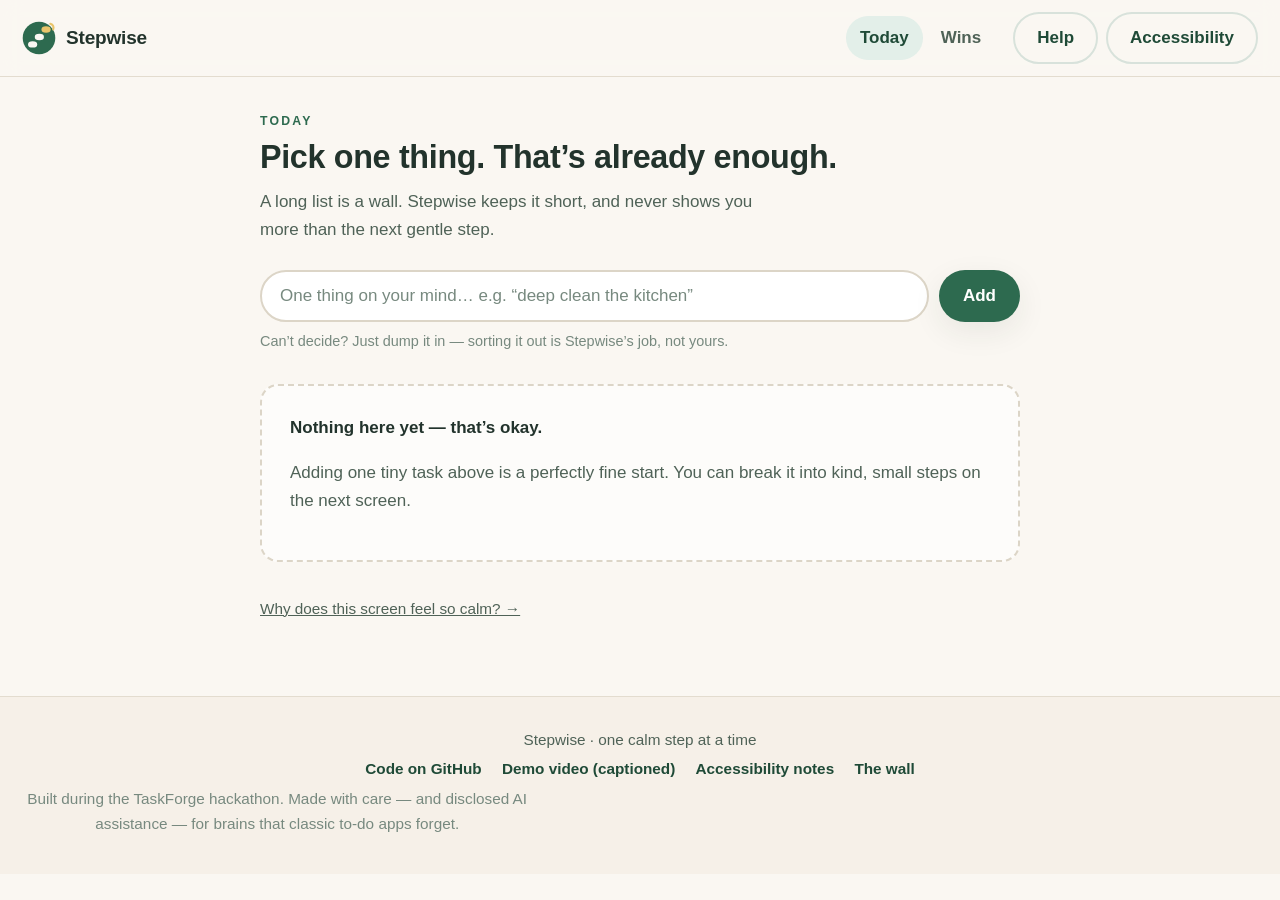
==== commit 7de02c0d: "Fix dead demo link: /stepwise/demo.html was 404 (real page is /demo/demo.html). - Add root demo.html" ====
--- a/index.html
+++ b/index.html
@@ -244,7 +244,7 @@
   <p>Stepwise · one calm step at a time</p>
   <p class="footer-links">
     <a href="https://github.com/43aquarius/stepwise" target="_blank" rel="noopener">Code on GitHub</a>
-    <a href="demo.html" >Demo video (captioned)</a>
+    <a href="demo/demo.html">Demo video (captioned)</a>
     <a href="https://github.com/43aquarius/stepwise/blob/main/docs/ACCESSIBILITY.md" target="_blank" rel="noopener">Accessibility notes</a>
     <a href="#chaos">The wall</a>
   </p>
